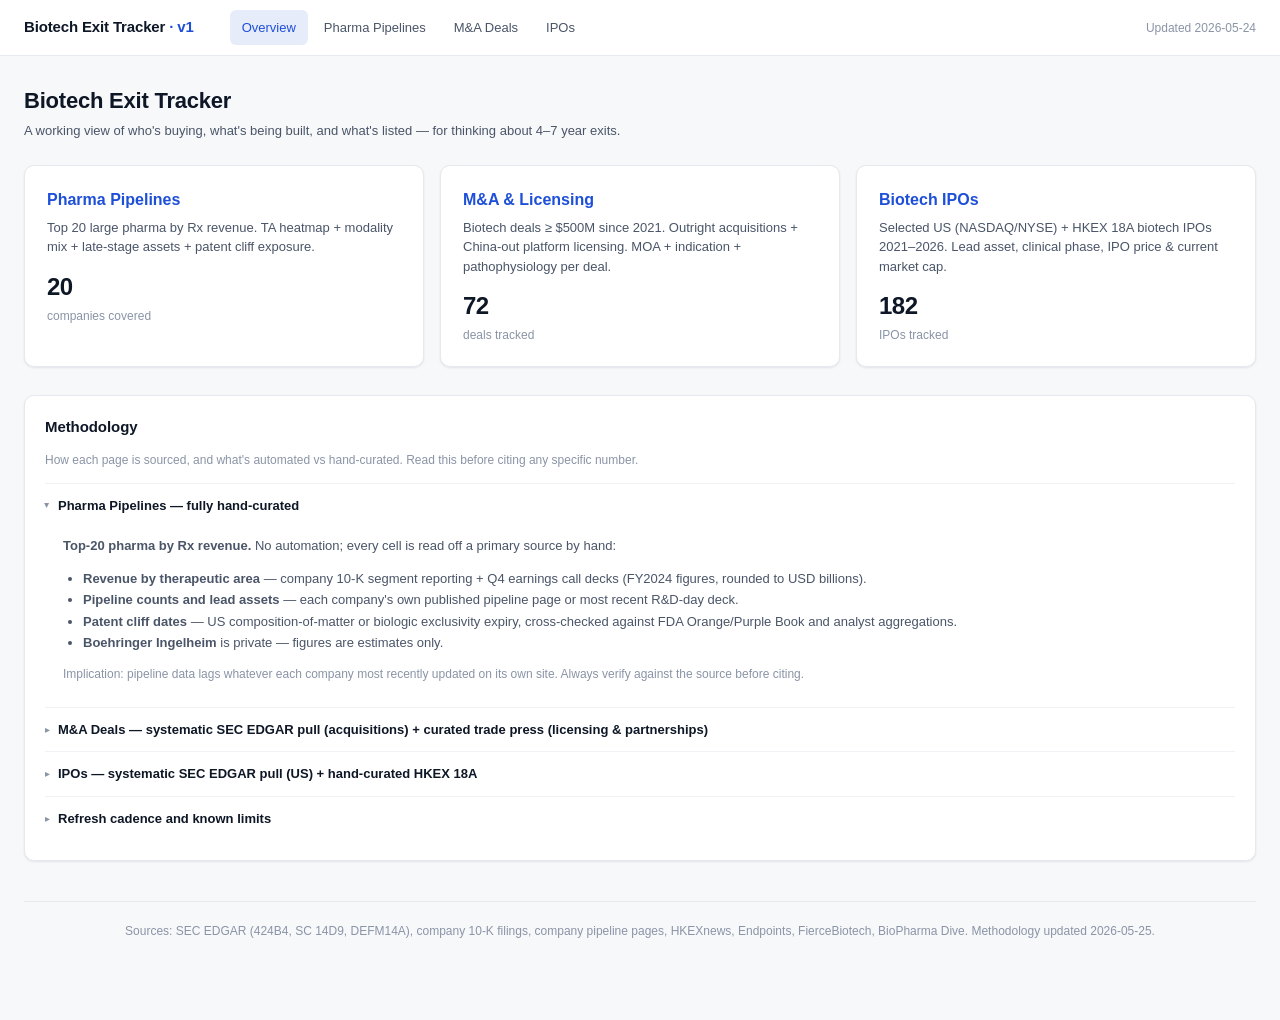
==== index.html @ 69071aae "Initial commit: biotech exit tracker static dashboard 3-page static site for biotech investing analy" ====
<!DOCTYPE html>
<html lang="en">
<head>
  <meta charset="UTF-8" />
  <meta name="viewport" content="width=device-width, initial-scale=1.0" />
  <title>Biotech Exit Tracker</title>
  <link rel="stylesheet" href="styles/main.css?v=3" />
</head>
<body>
  <header class="topnav">
    <div class="brand">Biotech Exit Tracker<span> · v1</span></div>
    <nav>
      <a href="index.html">Overview</a>
      <a href="pipelines.html">Pharma Pipelines</a>
      <a href="ma.html">M&amp;A Deals</a>
      <a href="ipos.html">IPOs</a>
    </nav>
    <div class="updated">Updated 2026-05-24</div>
  </header>

  <main>
    <h1>Biotech Exit Tracker</h1>
    <p class="subtitle">A working view of who's buying, what's being built, and what's listed — for thinking about 4–7 year exits.</p>

    <div class="landing-grid">
      <a class="landing-card" href="pipelines.html">
        <h3>Pharma Pipelines</h3>
        <p>Top 20 large pharma by Rx revenue. TA heatmap + modality mix + late-stage assets + patent cliff exposure.</p>
        <div class="stat" id="stat-pharma">—</div>
        <div class="stat-label">companies covered</div>
      </a>
      <a class="landing-card" href="ma.html">
        <h3>M&amp;A &amp; Licensing</h3>
        <p>Biotech deals ≥ $500M since 2021. Outright acquisitions + China-out platform licensing. MOA + indication + pathophysiology per deal.</p>
        <div class="stat" id="stat-ma">—</div>
        <div class="stat-label">deals tracked</div>
      </a>
      <a class="landing-card" href="ipos.html">
        <h3>Biotech IPOs</h3>
        <p>Selected US (NASDAQ/NYSE) + HKEX 18A biotech IPOs 2021–2026. Lead asset, clinical phase, IPO price &amp; current market cap.</p>
        <div class="stat" id="stat-ipos">—</div>
        <div class="stat-label">IPOs tracked</div>
      </a>
    </div>

    <div class="panel" style="margin-top: 28px;">
      <h2>Methodology</h2>
      <p class="note">How each page is sourced, and what's automated vs hand-curated. Read this before citing any specific number.</p>

      <details open>
        <summary><strong>Pharma Pipelines — fully hand-curated</strong></summary>
        <div class="body">
          <p><strong>Top-20 pharma by Rx revenue.</strong> No automation; every cell is read off a primary source by hand:</p>
          <ul>
            <li><strong>Revenue by therapeutic area</strong> — company 10-K segment reporting + Q4 earnings call decks (FY2024 figures, rounded to USD billions).</li>
            <li><strong>Pipeline counts and lead assets</strong> — each company's own published pipeline page or most recent R&amp;D-day deck.</li>
            <li><strong>Patent cliff dates</strong> — US composition-of-matter or biologic exclusivity expiry, cross-checked against FDA Orange/Purple Book and analyst aggregations.</li>
            <li><strong>Boehringer Ingelheim</strong> is private — figures are estimates only.</li>
          </ul>
          <p class="muted small">Implication: pipeline data lags whatever each company most recently updated on its own site. Always verify against the source before citing.</p>
        </div>
      </details>

      <details>
        <summary><strong>M&amp;A Deals — systematic SEC EDGAR pull (acquisitions) + curated trade press (licensing &amp; partnerships)</strong></summary>
        <div class="body">
          <p><strong>US public-company acquisitions, all sizes, 2021–2026:</strong> sourced systematically by paginating SEC EDGAR's full-text search (EFTS API) for two form types, then filtering to biotech/pharma SIC codes:</p>
          <ul>
            <li><strong>SC 14D9</strong> — Solicitation/Recommendation Statement filed by the target in response to a tender offer.</li>
            <li><strong>DEFM14A</strong> — Definitive Merger Proxy filed by the target for shareholder vote.</li>
            <li><strong>SIC code filter:</strong> 2830, 2833, 2835, 2836, 8731 (pharmaceuticals, biologicals, in-vitro/in-vivo diagnostics, commercial physical &amp; biological research).</li>
          </ul>
          <p>Deal terms (acquirer, price/share, total value, lead asset, MOA, rationale) are then filled in from each filing document and the company press release.</p>
          <p><strong>Licensing and Partnership+Equity deals (≥$500M headline only):</strong> still hand-curated from trade press (FierceBiotech, BioPharma Dive, Endpoints, company press releases).</p>
          <p><strong>Excluded by scope:</strong> SPAC business combinations, asset divestitures (not full acquisitions), reverse mergers, CRO/diagnostics-only acquisitions, Concentra-style cash-shell wind-downs.</p>
          <p class="muted small">Script: <code>data/fetch_edgar_ma.py</code>. Intermediate output: <code>data/edgar_ma_pull.json</code> (67 biotech targets discovered).</p>
        </div>
      </details>

      <details>
        <summary><strong>IPOs — systematic SEC EDGAR pull (US) + hand-curated HKEX 18A</strong></summary>
        <div class="body">
          <p><strong>US biotech IPOs, no raise threshold, 2021–2026:</strong> sourced systematically by paginating SEC EDGAR for <strong>424B4</strong> (final prospectus) filings, then applying two filters:</p>
          <ul>
            <li><strong>SIC code filter:</strong> same biotech/pharma codes as above (2830, 2833, 2835, 2836, 8731).</li>
            <li><strong>True-IPO filter</strong> (vs follow-on offering): company must have an S-1 registration on file, and the earliest 10-K must be after or within 6 months of the first 424B4.</li>
          </ul>
          <p>This catches every confirmed US listing — no judgment call about what's "worth including."</p>
          <p><strong>HKEX Chapter 18A pre-revenue biotech listings:</strong> hand-curated from HKEXnews.hk.</p>
          <p><strong>Excluded by scope:</strong> SPACs (S-4 mergers), direct listings, secondary/follow-on offerings.</p>
          <p class="muted small">Script: <code>data/fetch_edgar_ipos.py</code>. Clinical detail (MOA, lead asset, phase) is populated for the ~57 originally-curated rows; the ~124 EDGAR-backfilled rows have ticker, raise, IPO date, and exchange but blank clinical fields — to be filled in over time.</p>
        </div>
      </details>

      <details>
        <summary><strong>Refresh cadence and known limits</strong></summary>
        <div class="body">
          <ul>
            <li><strong>Latest close and market cap</strong> on the IPO page are approximate as of 2026-05-24, auto-refreshed weekly via yfinance through a GitHub Actions job (once deployed).</li>
            <li><strong>Acquisition data</strong> from EDGAR will not catch private-target acquisitions, since private companies don't file SC 14D9 / DEFM14A. Those are still hand-added.</li>
            <li><strong>HKEX 18A listings</strong> aren't covered by EDGAR — handled separately.</li>
            <li><strong>Verify before citing in writing.</strong> Round numbers are used throughout to keep the table readable.</li>
          </ul>
        </div>
      </details>
    </div>

    <div class="footer">
      Sources: SEC EDGAR (424B4, SC 14D9, DEFM14A), company 10-K filings, company pipeline pages, HKEXnews, Endpoints, FierceBiotech, BioPharma Dive. Methodology updated 2026-05-25.
    </div>
  </main>

  <script src="scripts/main.js"></script>
  <script>
    (async () => {
      try {
        const [pharma, ma, ipos] = await Promise.all([
          loadJSON("data/pharma.json"),
          loadJSON("data/ma.json"),
          loadJSON("data/ipos.json")
        ]);
        document.getElementById("stat-pharma").textContent = pharma.companies.length;
        document.getElementById("stat-ma").textContent = ma.deals.filter(d => d.deal_type !== "_skip").length;
        document.getElementById("stat-ipos").textContent = ipos.ipos.filter(i => i.phase !== "skip").length;
      } catch (e) {
        console.error(e);
      }
    })();
  </script>
</body>
</html>
---- styles/main.css ----
:root {
  --bg: #f7f8fa;
  --panel: #ffffff;
  --ink: #0e1726;
  --ink-soft: #4a5568;
  --ink-muted: #8a94a6;
  --line: #e6e9ef;
  --line-soft: #f0f2f6;
  --accent: #1d4fd8;
  --accent-soft: #e7ecfb;
  --warn: #b54708;
  --warn-soft: #fdf1e1;
  --good: #027a48;
  --good-soft: #def3e4;
  --china: #b42318;
  --china-soft: #fee4e2;
  --radius: 10px;
  --shadow: 0 1px 2px rgba(16,24,40,0.04), 0 1px 3px rgba(16,24,40,0.05);
}

* { box-sizing: border-box; }
html, body { margin: 0; padding: 0; }

body {
  font-family: -apple-system, BlinkMacSystemFont, "Segoe UI", "Inter", Roboto, "Helvetica Neue", Arial, sans-serif;
  background: var(--bg);
  color: var(--ink);
  font-size: 14px;
  line-height: 1.5;
  -webkit-font-smoothing: antialiased;
  -moz-osx-font-smoothing: grayscale;
}

/* Top nav */
.topnav {
  position: sticky;
  top: 0;
  background: var(--panel);
  border-bottom: 1px solid var(--line);
  z-index: 50;
  display: flex;
  align-items: center;
  gap: 24px;
  padding: 0 24px;
  height: 56px;
}
.topnav .brand {
  font-weight: 600;
  font-size: 15px;
  letter-spacing: -0.01em;
  color: var(--ink);
}
.topnav .brand span {
  color: var(--accent);
}
.topnav nav {
  display: flex;
  gap: 4px;
  margin-left: 12px;
}
.topnav nav a {
  text-decoration: none;
  color: var(--ink-soft);
  padding: 8px 12px;
  border-radius: 6px;
  font-weight: 500;
  font-size: 13px;
}
.topnav nav a:hover { background: var(--line-soft); color: var(--ink); }
.topnav nav a.active { background: var(--accent-soft); color: var(--accent); }
.topnav .updated {
  margin-left: auto;
  font-size: 12px;
  color: var(--ink-muted);
}

/* Layout */
main {
  max-width: 1500px;
  margin: 0 auto;
  padding: 28px 24px 80px;
}

h1 {
  font-size: 22px;
  font-weight: 600;
  letter-spacing: -0.01em;
  margin: 0 0 4px;
}
.subtitle {
  color: var(--ink-soft);
  margin: 0 0 24px;
  font-size: 13px;
}

.panel {
  background: var(--panel);
  border: 1px solid var(--line);
  border-radius: var(--radius);
  padding: 20px;
  box-shadow: var(--shadow);
  margin-bottom: 20px;
}

.panel h2 {
  font-size: 15px;
  font-weight: 600;
  margin: 0 0 12px;
  letter-spacing: -0.005em;
}
.panel .note {
  font-size: 12px;
  color: var(--ink-muted);
  margin: 0 0 14px;
}

/* Filter bar */
.filters {
  display: flex;
  flex-wrap: wrap;
  gap: 8px;
  margin-bottom: 16px;
  align-items: center;
}
.filters .label {
  font-size: 12px;
  color: var(--ink-muted);
  text-transform: uppercase;
  letter-spacing: 0.04em;
  margin-right: 4px;
}
.chip {
  background: var(--line-soft);
  border: 1px solid var(--line);
  color: var(--ink-soft);
  font-size: 12px;
  font-weight: 500;
  padding: 5px 10px;
  border-radius: 999px;
  cursor: pointer;
  user-select: none;
}
.chip:hover { background: #ebeef4; }
.chip.active { background: var(--accent); color: white; border-color: var(--accent); }
.chip-search {
  flex: 1;
  min-width: 200px;
  max-width: 300px;
  padding: 6px 10px;
  border: 1px solid var(--line);
  border-radius: 6px;
  font-size: 13px;
  font-family: inherit;
  background: var(--panel);
  color: var(--ink);
}
.chip-search:focus { outline: none; border-color: var(--accent); box-shadow: 0 0 0 3px var(--accent-soft); }

/* Tables */
table {
  width: 100%;
  border-collapse: collapse;
  font-size: 13px;
}
thead th {
  text-align: left;
  font-weight: 600;
  color: var(--ink-soft);
  padding: 10px 12px;
  background: var(--line-soft);
  border-bottom: 1px solid var(--line);
  position: sticky;
  top: 56px;
  font-size: 12px;
  text-transform: uppercase;
  letter-spacing: 0.04em;
  cursor: pointer;
  user-select: none;
  white-space: nowrap;
}
thead th:hover { background: #edf0f5; color: var(--ink); }
thead th.sorted::after {
  content: " ↓";
  color: var(--accent);
}
thead th.sorted.asc::after {
  content: " ↑";
}
tbody td {
  padding: 12px;
  border-bottom: 1px solid var(--line-soft);
  vertical-align: top;
}
tbody tr:hover { background: var(--line-soft); }
tbody tr:last-child td { border-bottom: none; }

.num { text-align: right; font-variant-numeric: tabular-nums; white-space: nowrap; }
.muted { color: var(--ink-muted); }
.small { font-size: 12px; }
.tag {
  display: inline-block;
  padding: 2px 8px;
  border-radius: 999px;
  font-size: 11px;
  font-weight: 500;
  background: var(--line-soft);
  color: var(--ink-soft);
  margin-right: 4px;
  white-space: nowrap;
}
.tag.china { background: var(--china-soft); color: var(--china); }
.tag.high { background: var(--warn-soft); color: var(--warn); }
.tag.low { background: var(--good-soft); color: var(--good); }
.tag.licensing { background: var(--accent-soft); color: var(--accent); }

/* TA heatmap */
.heatmap {
  overflow-x: auto;
}
.heatmap table { min-width: 1100px; }
.heatmap td.ta-cell {
  text-align: center;
  width: 64px;
  font-weight: 600;
  font-variant-numeric: tabular-nums;
  position: relative;
  font-size: 13px;
}
/* Heatmap table headers should not be sticky — the table sits inside an overflow:auto
   scroll container, which breaks the sticky positioning relative to the viewport. */
.heatmap thead th {
  position: static;
  text-align: center;
}
.heatmap thead th:first-child { text-align: left; }
.heatmap td.ta-cell.ta-rev[data-tier="5"] { background: #1d4fd8; color: white; }
.heatmap td.ta-cell.ta-rev[data-tier="4"] { background: #4a72de; color: white; }
.heatmap td.ta-cell.ta-rev[data-tier="3"] { background: #7d9be8; color: white; }
.heatmap td.ta-cell.ta-rev[data-tier="2"] { background: #b3c2f0; color: var(--ink); }
.heatmap td.ta-cell.ta-rev[data-tier="1"] { background: #e1e7f8; color: var(--ink-soft); }
.heatmap td.ta-cell[data-tier="0"], .heatmap td.ta-cell[data-level="0"] { color: var(--ink-muted); }
.heatmap td.company-cell { white-space: nowrap; font-weight: 600; }
.heatmap td.company-cell .ticker { color: var(--ink-muted); font-weight: 400; font-size: 11px; margin-left: 6px; }

/* Cell tooltip on hover (custom, richer than `title` attr) */
.heatmap td.ta-cell .cell-tooltip {
  display: none;
  position: absolute;
  z-index: 100;
  background: var(--panel);
  border: 1px solid var(--line);
  border-radius: 8px;
  padding: 12px 14px;
  width: 280px;
  box-shadow: 0 8px 20px rgba(16,24,40,0.12);
  left: 50%;
  transform: translateX(-50%);
  top: calc(100% + 6px);
  font-size: 12px;
  text-align: left;
  font-weight: 400;
  color: var(--ink);
  pointer-events: none;
  line-height: 1.5;
}
.heatmap td.ta-cell:hover .cell-tooltip { display: block; }
.heatmap td.ta-cell .tt-drug { font-size: 13px; margin-bottom: 6px; color: var(--accent); }
.heatmap td.ta-cell .tt-line { margin: 4px 0; color: var(--ink-soft); }
.heatmap td.ta-cell .tt-label { color: var(--ink-muted); font-weight: 500; }
.heatmap td.ta-cell .tt-foot { margin-top: 8px; padding-top: 8px; border-top: 1px solid var(--line-soft); color: var(--ink); font-weight: 600; font-size: 12px; }

/* Pipeline replenishment bars */
.bar-row {
  display: grid;
  grid-template-columns: 220px 50px 1fr 50px;
  gap: 12px;
  align-items: center;
  padding: 8px 0;
  border-bottom: 1px solid var(--line-soft);
}
.bar-row:last-child { border-bottom: none; }
.bar-label { font-size: 13px; }
.bar-label strong { font-weight: 600; }
.bar-label .ticker { color: var(--ink-muted); font-weight: 400; font-size: 11px; margin-left: 6px; }
.bar-late-count { font-size: 13px; color: var(--accent); font-weight: 600; text-align: right; font-variant-numeric: tabular-nums; }
.pipeline-bar {
  display: flex;
  height: 22px;
  background: var(--line-soft);
  border-radius: 4px;
  overflow: hidden;
}
.pipeline-bar .seg-late {
  background: var(--accent);
  min-width: 2px;
  transition: opacity 0.15s ease;
}
.pipeline-bar .seg-early {
  background: #93a8e3;
  min-width: 2px;
  transition: opacity 0.15s ease;
}
.pipeline-bar:hover .seg-late { opacity: 0.85; }
.pipeline-bar:hover .seg-early { opacity: 0.85; }
.bar-total { text-align: right; font-variant-numeric: tabular-nums; font-size: 14px; }

/* Modality cells */
.modality-bar {
  display: inline-flex;
  gap: 2px;
}
.modality-bar .mod {
  font-size: 10px;
  padding: 1px 5px;
  border-radius: 3px;
  background: var(--line-soft);
  color: var(--ink-soft);
  font-weight: 500;
}
.modality-bar .mod[data-w="4"] { background: var(--accent); color: white; }
.modality-bar .mod[data-w="3"] { background: #6488e6; color: white; }
.modality-bar .mod[data-w="2"] { background: #b3c2f0; }

/* Detail card */
details {
  border-top: 1px solid var(--line-soft);
  padding: 12px 0;
}
details summary {
  cursor: pointer;
  font-weight: 500;
  font-size: 13px;
  list-style: none;
  display: flex;
  align-items: center;
  gap: 8px;
}
details summary::-webkit-details-marker { display: none; }
details summary::before {
  content: "▸";
  color: var(--ink-muted);
  font-size: 10px;
  transition: transform 0.15s ease;
}
details[open] summary::before { transform: rotate(90deg); }
details .body { padding: 8px 0 0 18px; font-size: 13px; color: var(--ink-soft); }
details .body ul { margin: 4px 0 8px; padding-left: 20px; }
details .body li { margin: 2px 0; }
details .body .meta-line { color: var(--ink-muted); font-size: 12px; margin: 6px 0 2px; }
details .body .meta-line strong { color: var(--ink); font-weight: 600; }

/* Landing page */
.landing-grid {
  display: grid;
  grid-template-columns: repeat(auto-fit, minmax(280px, 1fr));
  gap: 16px;
  margin-top: 20px;
}
.landing-card {
  background: var(--panel);
  border: 1px solid var(--line);
  border-radius: var(--radius);
  padding: 22px;
  text-decoration: none;
  color: var(--ink);
  transition: transform 0.1s ease, box-shadow 0.1s ease;
  box-shadow: var(--shadow);
  display: block;
}
.landing-card:hover {
  transform: translateY(-1px);
  box-shadow: 0 4px 12px rgba(16,24,40,0.06);
  border-color: var(--accent);
}
.landing-card h3 { margin: 0 0 6px; font-size: 16px; color: var(--accent); }
.landing-card p { margin: 0 0 12px; color: var(--ink-soft); font-size: 13px; }
.landing-card .stat {
  font-size: 24px;
  font-weight: 600;
  color: var(--ink);
  letter-spacing: -0.02em;
}
.landing-card .stat-label {
  font-size: 12px;
  color: var(--ink-muted);
  margin-top: 2px;
}

/* Method note */
.method {
  background: #fffaeb;
  border: 1px solid #fcd9a3;
  border-radius: var(--radius);
  padding: 14px 16px;
  font-size: 13px;
  color: #7a3e00;
  margin-bottom: 20px;
}
.method strong { color: #5a2e00; }

/* Footer */
.footer {
  margin-top: 40px;
  padding-top: 20px;
  border-top: 1px solid var(--line);
  color: var(--ink-muted);
  font-size: 12px;
  text-align: center;
}

/* Legend */
.legend {
  display: flex;
  gap: 18px;
  font-size: 12px;
  color: var(--ink-soft);
  flex-wrap: wrap;
  margin-bottom: 14px;
}
.legend .swatch {
  display: inline-block;
  width: 12px;
  height: 12px;
  border-radius: 2px;
  margin-right: 5px;
  vertical-align: middle;
}
.legend dl { display: inline-flex; gap: 6px; margin: 0; }
.legend dt { font-weight: 600; }

/* Mobile */
@media (max-width: 760px) {
  .topnav { padding: 0 12px; gap: 6px; }
  .topnav .brand { font-size: 13px; }
  .topnav nav a { padding: 6px 8px; font-size: 12px; }
  .topnav .updated { display: none; }
  main { padding: 16px 12px 60px; }
  thead th { font-size: 11px; }
  tbody td { padding: 8px 10px; font-size: 12px; }
}
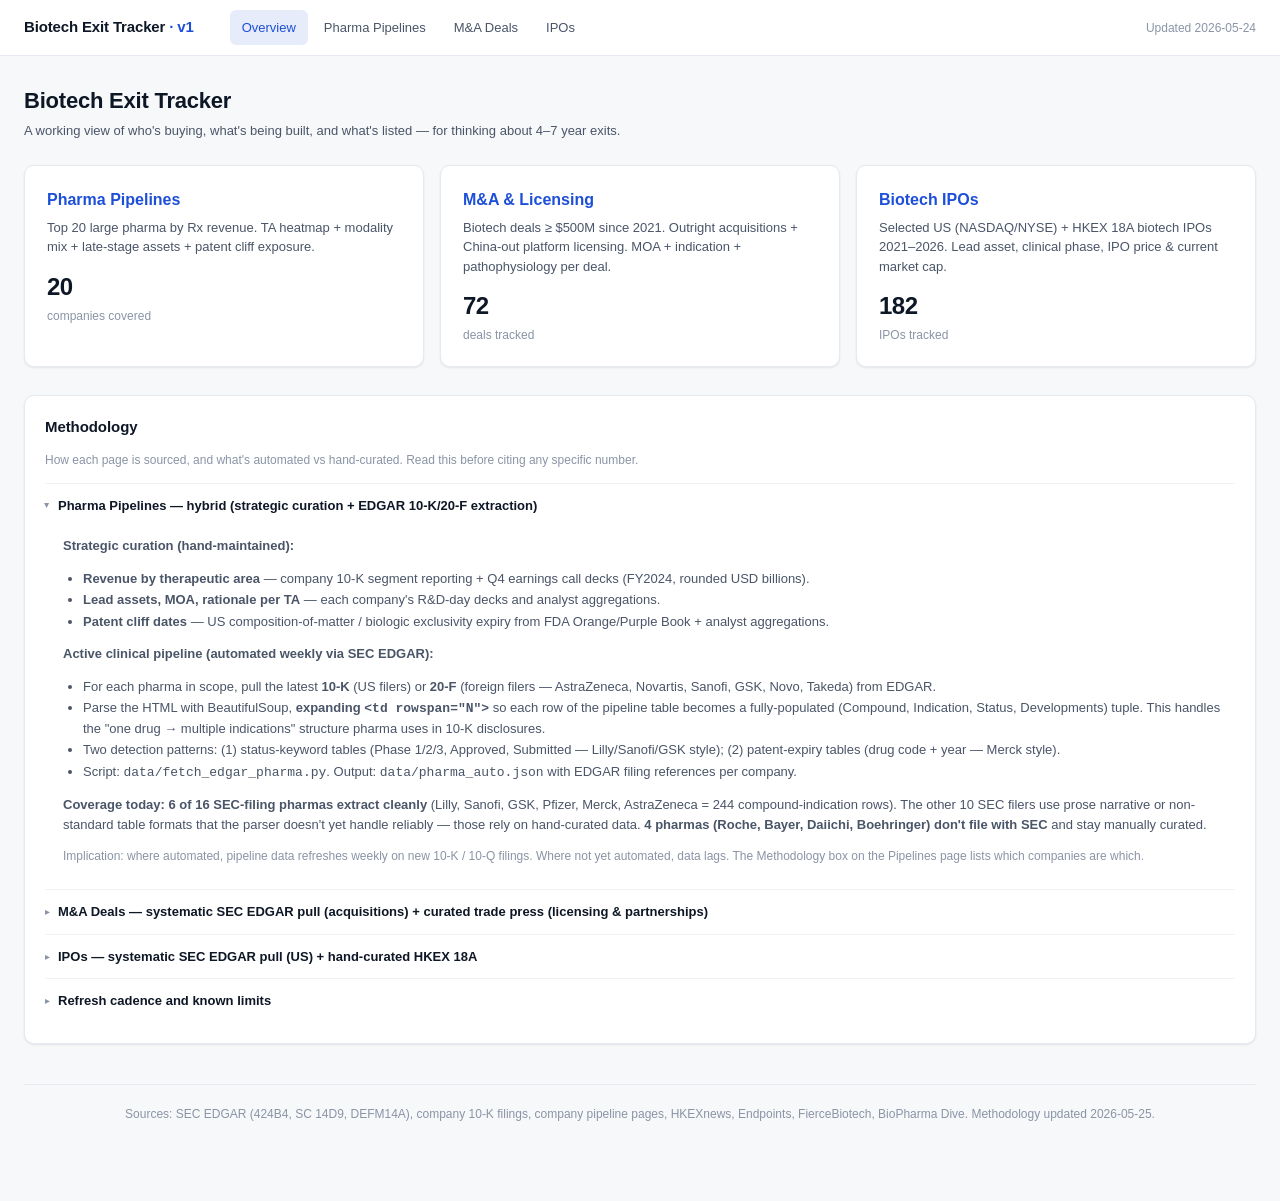
==== commit 0d6ea41d: "Add EDGAR 10-K/20-F pharma pipeline extraction Adds systematic pull of pipeline data from each pharm" ====
--- a/index.html
+++ b/index.html
@@ -48,16 +48,23 @@
       <p class="note">How each page is sourced, and what's automated vs hand-curated. Read this before citing any specific number.</p>
 
       <details open>
-        <summary><strong>Pharma Pipelines — fully hand-curated</strong></summary>
+        <summary><strong>Pharma Pipelines — hybrid (strategic curation + EDGAR 10-K/20-F extraction)</strong></summary>
         <div class="body">
-          <p><strong>Top-20 pharma by Rx revenue.</strong> No automation; every cell is read off a primary source by hand:</p>
+          <p><strong>Strategic curation (hand-maintained):</strong></p>
           <ul>
-            <li><strong>Revenue by therapeutic area</strong> — company 10-K segment reporting + Q4 earnings call decks (FY2024 figures, rounded to USD billions).</li>
-            <li><strong>Pipeline counts and lead assets</strong> — each company's own published pipeline page or most recent R&amp;D-day deck.</li>
-            <li><strong>Patent cliff dates</strong> — US composition-of-matter or biologic exclusivity expiry, cross-checked against FDA Orange/Purple Book and analyst aggregations.</li>
-            <li><strong>Boehringer Ingelheim</strong> is private — figures are estimates only.</li>
+            <li><strong>Revenue by therapeutic area</strong> — company 10-K segment reporting + Q4 earnings call decks (FY2024, rounded USD billions).</li>
+            <li><strong>Lead assets, MOA, rationale per TA</strong> — each company's R&amp;D-day decks and analyst aggregations.</li>
+            <li><strong>Patent cliff dates</strong> — US composition-of-matter / biologic exclusivity expiry from FDA Orange/Purple Book + analyst aggregations.</li>
           </ul>
-          <p class="muted small">Implication: pipeline data lags whatever each company most recently updated on its own site. Always verify against the source before citing.</p>
+          <p><strong>Active clinical pipeline (automated weekly via SEC EDGAR):</strong></p>
+          <ul>
+            <li>For each pharma in scope, pull the latest <strong>10-K</strong> (US filers) or <strong>20-F</strong> (foreign filers — AstraZeneca, Novartis, Sanofi, GSK, Novo, Takeda) from EDGAR.</li>
+            <li>Parse the HTML with BeautifulSoup, <strong>expanding <code>&lt;td rowspan="N"&gt;</code></strong> so each row of the pipeline table becomes a fully-populated (Compound, Indication, Status, Developments) tuple. This handles the "one drug → multiple indications" structure pharma uses in 10-K disclosures.</li>
+            <li>Two detection patterns: (1) status-keyword tables (Phase 1/2/3, Approved, Submitted — Lilly/Sanofi/GSK style); (2) patent-expiry tables (drug code + year — Merck style).</li>
+            <li>Script: <code>data/fetch_edgar_pharma.py</code>. Output: <code>data/pharma_auto.json</code> with EDGAR filing references per company.</li>
+          </ul>
+          <p><strong>Coverage today: 6 of 16 SEC-filing pharmas extract cleanly</strong> (Lilly, Sanofi, GSK, Pfizer, Merck, AstraZeneca = 244 compound-indication rows). The other 10 SEC filers use prose narrative or non-standard table formats that the parser doesn't yet handle reliably — those rely on hand-curated data. <strong>4 pharmas (Roche, Bayer, Daiichi, Boehringer) don't file with SEC</strong> and stay manually curated.</p>
+          <p class="muted small">Implication: where automated, pipeline data refreshes weekly on new 10-K / 10-Q filings. Where not yet automated, data lags. The Methodology box on the Pipelines page lists which companies are which.</p>
         </div>
       </details>
 
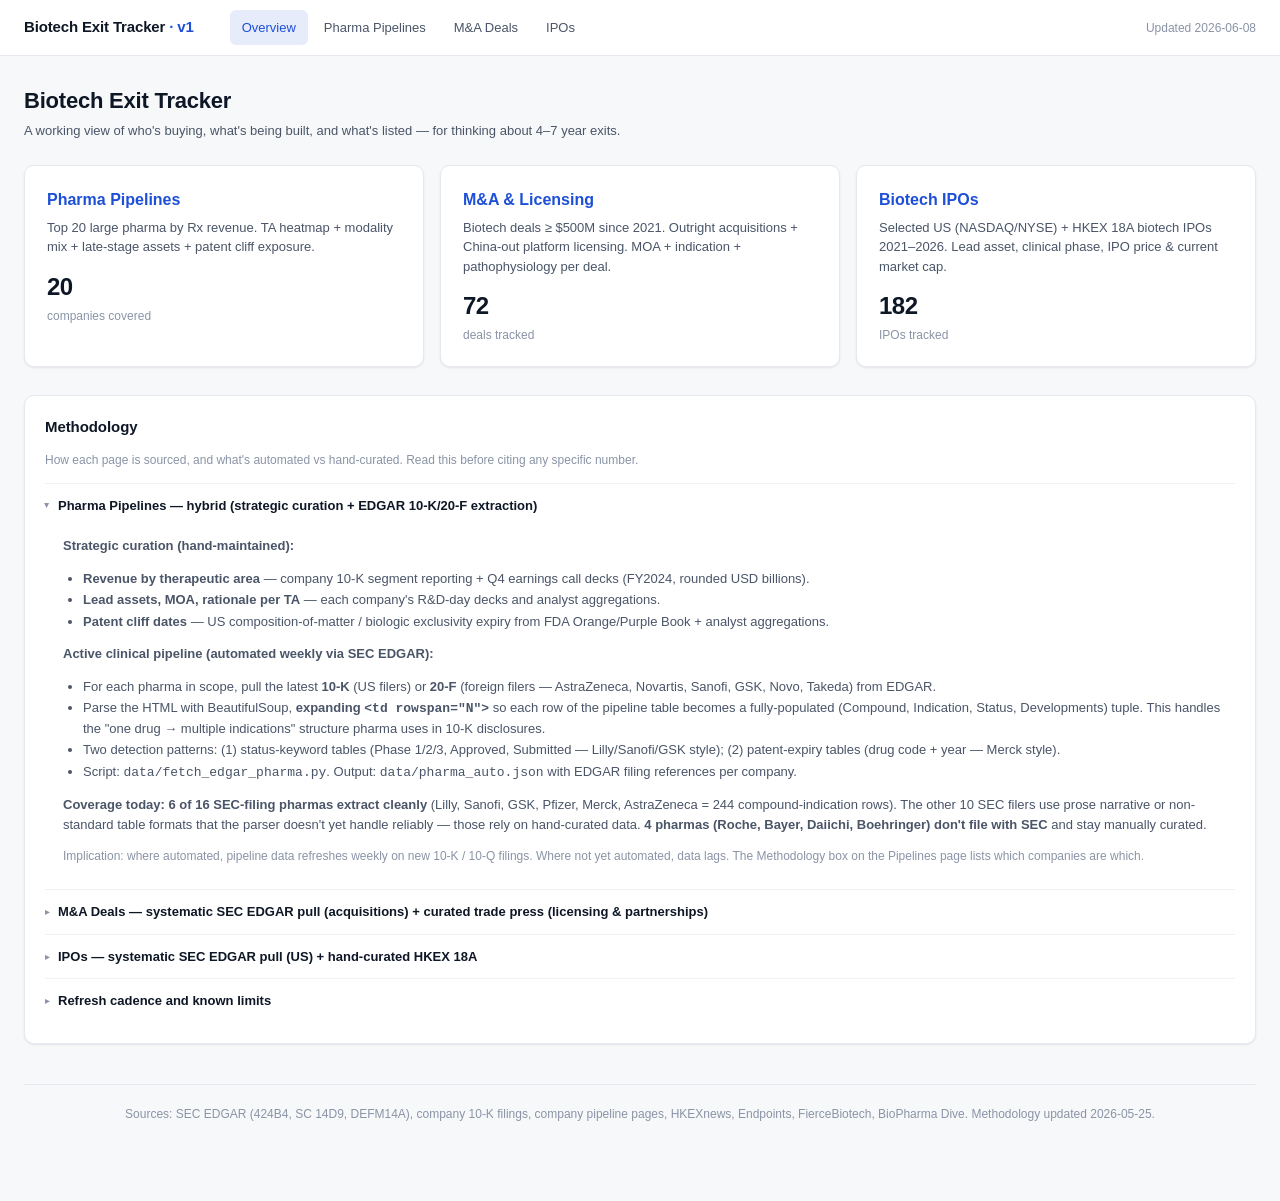
==== commit 1f8e545a: "chore: update date badge to 2026-06-08" ====
--- a/index.html
+++ b/index.html
@@ -15,7 +15,7 @@
       <a href="ma.html">M&amp;A Deals</a>
       <a href="ipos.html">IPOs</a>
     </nav>
-    <div class="updated">Updated 2026-05-24</div>
+    <div class="updated">Updated 2026-06-08</div>
   </header>
 
   <main>
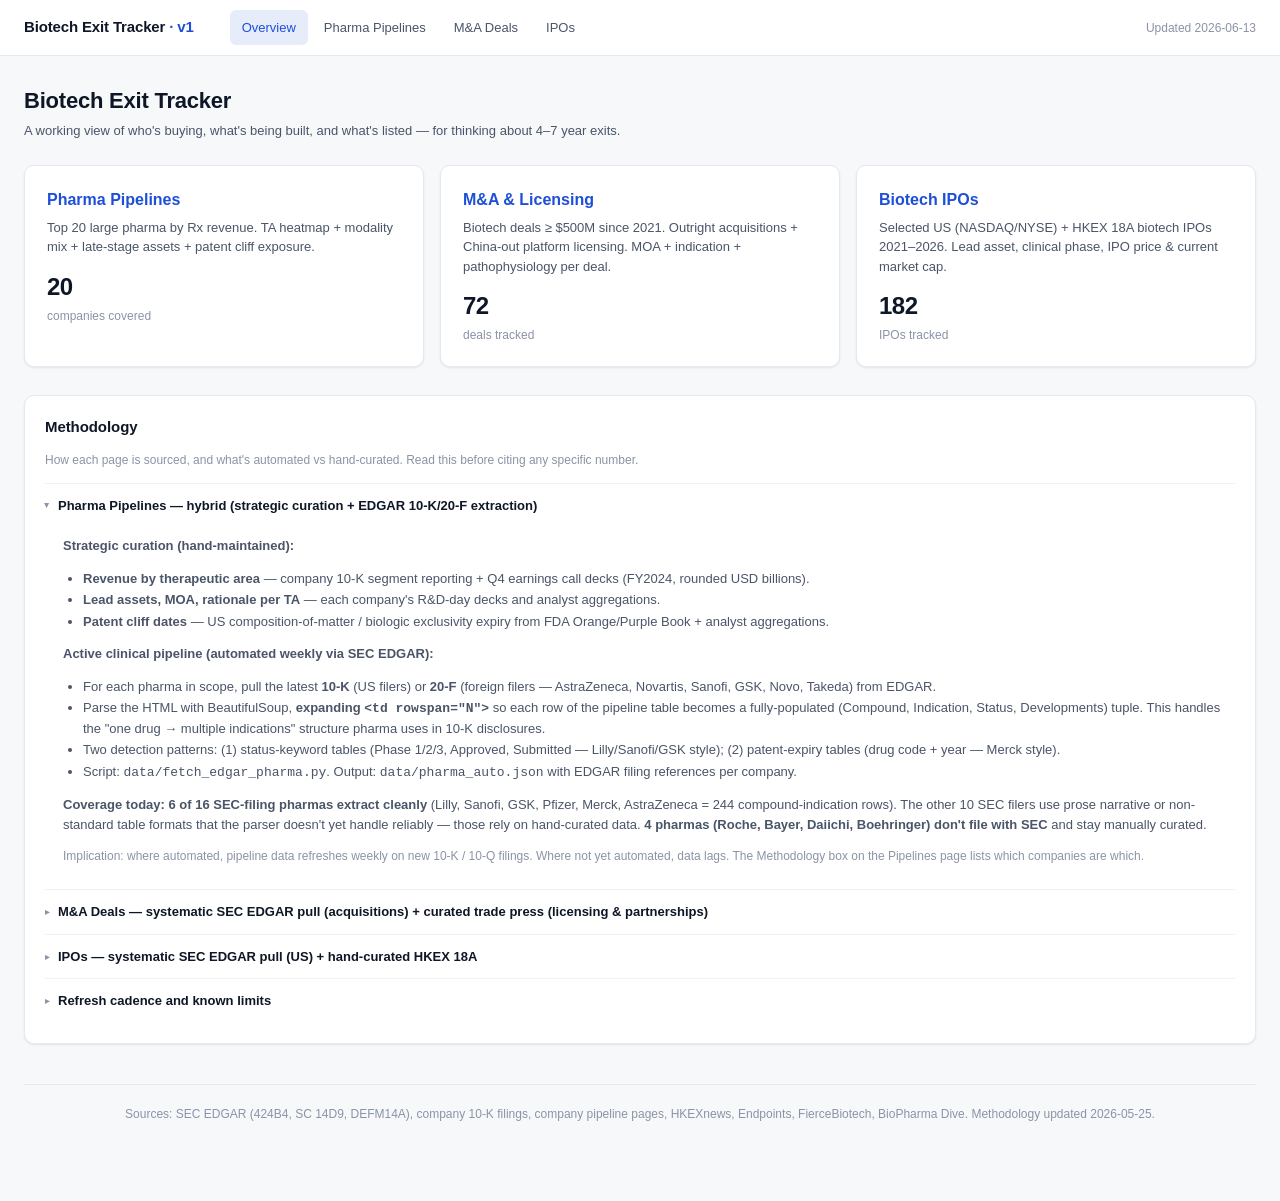
==== commit 67627122: "chore: fix date badge to 2026-06-13 (overwritten by rebase)" ====
--- a/index.html
+++ b/index.html
@@ -15,7 +15,7 @@
       <a href="ma.html">M&amp;A Deals</a>
       <a href="ipos.html">IPOs</a>
     </nav>
-    <div class="updated">Updated 2026-06-08</div>
+    <div class="updated">Updated 2026-06-13</div>
   </header>
 
   <main>
